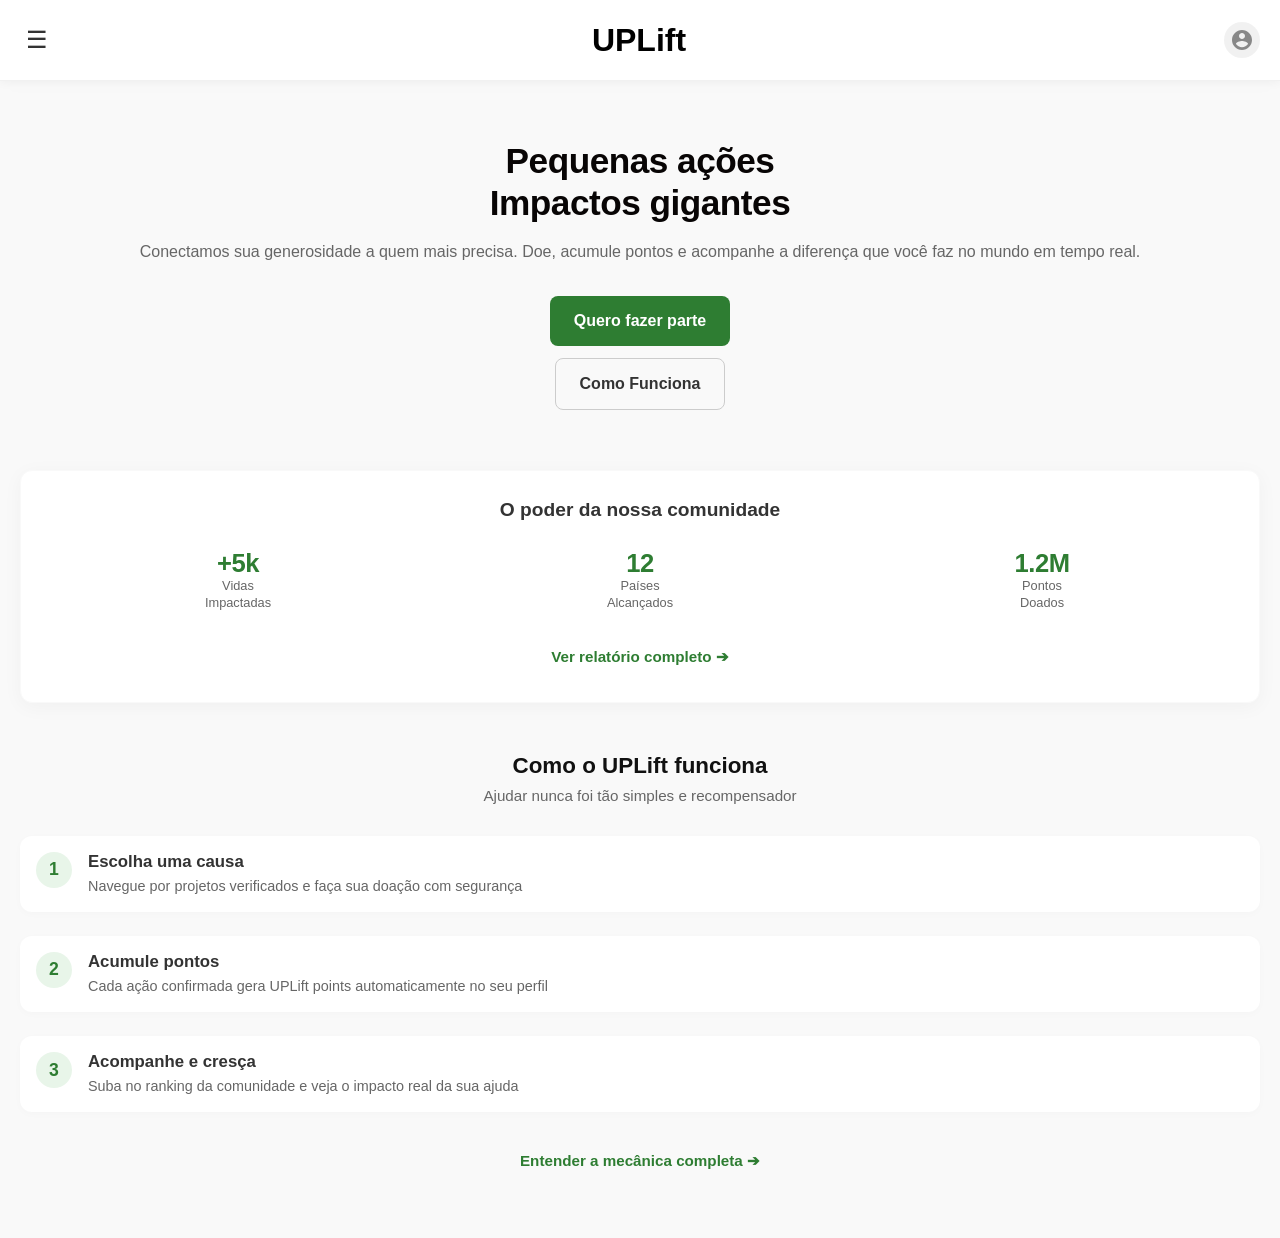
==== index.html @ 8727aa2c "html de relatorios e cadastros feitas" ====
<!DOCTYPE html>
<html lang="pt-br">
<head>
    <meta charset="UTF-8">
    <meta name="viewport" content="width=device-width, initial-scale=1.0">
    <title>UPLift</title>
    <link rel="stylesheet" href="estilos/style.css">
    <script src="script/script.js" defer></script>
</head>
<body>
    <header id="main-header">
        <button id="menu-btn">☰</button>    
        <h1>UPLift</h1>
        <nav id="menu-mobile">
            <ul>
                <li><a href="#">INÍCIO</a></li>
                <li><a href="#">IMPACTO</a></li>
                <li><a href="#">FUNCIONAMENTO</a></li>
                <li><a href="#" id="link-menu-cadastro">CADASTRO</a></li>
                <li><a href="#" id="link-menu-login">LOGIN</a></li>
            </ul>
        </nav>

        <div id="perfil-usuario">
           <button id="btn-avatar">
                <svg viewBox="0 0 24 24" fill="#888888" height="24" width="24" xmlns="http://www.w3.org/2000/svg">
                <path d="M12 2C6.48 2 2 6.48 2 12s4.48 10 10 10 10-4.48 10-10S17.52 2 12 2zm0 3c1.66 0 3 1.34 3 3s-1.34 3-3 3-3-1.34-3-3 1.34-3 3-3zm0 14.2c-2.5 0-4.71-1.28-6-3.22.03-1.99 4-3.08 6-3.08 1.99 0 5.97 1.09 6 3.08-1.29 1.94-3.5 3.22-6 3.22z"></path>
        </svg>
           </button>
        </div>
    </header>

    <main id="conteudo-principal">
        <section id="inicio">
            <div id="inicio-conteudo">
                <h2>Pequenas ações<br>Impactos gigantes</h2>
                <p>Conectamos sua generosidade a quem mais precisa. Doe, acumule pontos e acompanhe a diferença que você faz no mundo em tempo real.</p>
                <div id="botoes-inicio">
                    <button class="btn-primario" id="btn-iniciar-cadastro">Quero fazer parte</button'>
                    <button class="btn-secundario">Como Funciona</button>
                </div>
            </div>
        </section>

        <section id="impacto-preview">
            <div class="impacto-card">
                <h3>O poder da nossa comunidade</h3>

                <div class="grid-numeros">
                    <div class="numero-item">
                        <span class="numero-destaque">+5k</span>
                        <span class="numero-texto">Vidas<br>Impactadas</span>
                    </div>
                    <div class="numero-item">
                        <span class="numero-destaque">12</span>
                        <span class="numero-texto">Países<br>Alcançados</span>
                    </div>
                    <div class="numero-item">
                        <span class="numero-destaque">1.2M</span>
                        <span class="numero-texto">Pontos<br>Doados</span>
                    </div>
                </div>

                <a href="#" class="link-saiba-mais">Ver relatório completo ➔</a>
            </div>
        </section>

        <section id="como-funciona-preview">
            <div class="como-funciona-header">
                <h3>Como o UPLift funciona</h3>
                <p>Ajudar nunca foi tão simples e recompensador</p>
            </div>

            <div class="passos-container">
                <div class="passo-item">
                    <div class="passo-numero">1</div>
                    <div class="passo-texto">
                        <h4>Escolha uma causa</h4>
                        <p>Navegue por projetos verificados e faça sua doação com segurança</p>
                    </div>
                </div>
              <div class="passo-item">
                    <div class="passo-numero">2</div>
                    <div class="passo-texto">
                        <h4>Acumule pontos</h4>
                        <p>Cada ação confirmada gera UPLift points automaticamente no seu perfil</p>
                    </div>
                </div>
              <div class="passo-item">
                    <div class="passo-numero">3</div>
                    <div class="passo-texto">
                        <h4>Acompanhe e cresça</h4>
                        <p>Suba no ranking da comunidade e veja o impacto real da sua ajuda</p>
                    </div>
                </div>
            </div>
            
            <a href="#" class="link-saiba-mais btn-centralizado">Entender a mecânica completa ➔</a>
        </section>
    </main>
    <div id="modal-perfil" class="js-modal-overlay">
        <div id="modal-box">
            <button id="fechar-modal" class="fechar-modal-cadastro js-fechar-modal">X</button>
            <div class="modal-avatar">FN</div>
            <h2 class="modal-nome">Felipe Neves</h2>
            <span class="modal-pontos">1250 pts</span>
        </div>
    </div>
    <div id="modal-tipo-cadastro" class="js-modal-overlay">
        <div class="modal-box-cadastro">
            <button class="fechar-modal-cadastro js-fechar-modal" id="fechar-tipo-cadastro">X</button>
            <h2 class="titulo-cadasstro">Junte-se ao UPLift</h2>
            <p class="subtitulo-cadastro">Como você deseja participar da nossa comunidade?</p>

            <div class="opcoes-cadastro">
                <button id="btn-escolha-doador" class="btn-opcao">
                    <span class="opcao-icone">👤</span>
                    <div class="opcao-texto">
                        <strong>Doador</strong>
                        <span>Quero apoiar causas e acumular pontos</span>
                    </div>
                </button>

                <button id="btn-escolha-empresa" class="btn-opcao">
                    <span class="opcao-icone">🏢</span>
                    <div class="opcao-texto">
                        <strong>Empresa Parceira</strong>
                        <span>Quero oferecer recompensas e apoiar</span>
                    </div>
                </button>
            </div>    

            <div class="link-login-rodape">
                Já tem uma conta? <a href="#" id="link-abrir-login">Faça Login</a>
            </div>            
        </div>
    </div>   
    
    <div id="modal-login" class="js-modal-overlay">
        <div class="modal-box-login">
            <button class="fechar-modal-login js-fechar-modal">X</button>
            <h2 class="titulo-login">Bem vindo de volta!</h2>
            <p class="subtitulo-login">Acesse sua conta para continuar impactando o mundo</p>

            <form id="form-login">
                <div class="grupo-input">
                    <label for="login-email">E-mail</label>
                    <input type="email" id="login-email" placeholder="seu@email.com" required>
                </div>
                <div class="grupo-input">
                    <label for="login-senha">Senha</label>
                    <input type="password" id="login-senha" placeholder="123senha" required>
                </div>

                <div class="opcoes-extras-login">
                    <a href="#" class="link-esqueci-senha">Esqueceu a senha?</a>
                </div>

                <button type="submit" class="btn-primario btn-full">Entrar</button>
            </form>

            <div class="link-login-rodape">
                Não tem uma conta? <a href="#" id="link-abrir-cadastro-pelo-login">Cadastre-se</a>
            </div>
        </div>
    </div>
</body>
</html>
---- estilos/style.css ----
@charset "UTF-8";

body {
    margin: 0;
    font-family: sans-serif;
    background-color: #f9f9f9;
}

header#main-header {
    display: flex;
    justify-content: space-between;
    align-items: center;
    padding: 10px 20px;
    background-color: #ffffff;
    box-shadow: 0 2px 10px rgba(0,0,0,0.05);
    height: 60px;

    position: sticky;
    top: 0;
    z-index: 100;
}


div#main-header h1{
    font-family: Cambria, Cochin, Georgia, Times, 'Times New Roman', serif;
    font-size: 2.2rem;
    letter-spacing: -0.5px;
    color: #000000;
    text-align: center;

    position: absolute;
    left: 50%;
    transform: translateX(-50%);
}

button#menu-btn {
    background: none;
    border: none;
    font-size: 24px;
    color: #333;
    cursor: pointer;
    text-align: left;
    padding: 6px;
    width: max-content;

    outline: none; 
    -webkit-tap-highlight-color: transparent;
}

button#menu-btn:hover {
    background-color: lightgrey;
    border-radius: 4px;
}

nav#menu-mobile {
    position: absolute;
    top: 100%;
    left: 0;
    width: 100%;
    border-top: 1px solid #f1f1f1;
    box-shadow: 0 8px 16px rgba(0, 0, 0, 0.08);
    background-color: #ffffff;
    

    max-height: 0;
    overflow: hidden;
    transition: max-height 0.4s ease-in-out;
    z-index: 99;
}

nav#menu-mobile.aberto{
    max-height: 350px;
}

nav#menu-mobile ul {
    list-style: none;
    padding: 20px 24px;
    margin: 0;
    display: flex;
    flex-direction: column;
    gap: 20px;
}

div#perfil-usuario{
    display: flex;
    align-items: center;
    padding: 0;
}

button#btn-avatar {
    width: 36px;
    height: 36px;
    border-radius: 50%;
    background-color: #f1f1f1f1;
    color: black;
    border: none;
    font-weight: 700;
    font-size: 14px;
    cursor: pointer;
    display: flex;
    align-items: center;
    justify-content: center;
    transition: background-color 0.2s;

    
}

button#btn-avatar:hover {
    background-color: #e0e0e0;
}
#modal-perfil{
    position: fixed;
    top: 0;
    left: 0;
    width: 100vw;
    height: 100vh;
    background-color: rgba(0, 0, 0, 0.05);
    display: flex;
    align-items: center;
    justify-content: center;
    z-index: 9999;

    opacity: 0;
    pointer-events: none;
    transition: opacity 0.3s ease;
}

#modal-perfil.ativo{
    opacity: 1;
    pointer-events: all;
}

#modal-box {
    background-color: #ffffff;
    padding: 30px 20px;
    border-radius: 12px;
    width: 80%;
    max-width: 320px;
    text-align: center;
    position: relative;
    box-shadow: 0 10px 25px rgba(0, 0, 0, 0.1);

    transform: translateY(20px);
    transition: transform 0.3s ease;
}

#modal-perfil.ativo #modal-box {
    transform: translateY(0);
}

button#fechar-modal {
    position: absolute;
    top: 10px;
    right: 15px;
    background: none;
    border: none;
    font-size: 20px;
    cursor: pointer;
    color: #888888;
}

.modal-avatar {
    width: 60px;
    height: 60px;
    border-radius: 50%;
    background-color: #e8f5e9;
    color: black;
    font-size: 22px;
    font-weight: 800;
    display: flex;
    align-items: center;
    justify-content: center;
    margin: 0 auto 15px auto;
}

.modal-nome {
    font-size: 1.2rem;
    color: #333333;
    margin: 0 0 12px 0;
}

.modal-pontos {
    background-color: #e8f5e9;
    color: black;
    padding: 6px 14px;
    border-radius: 16px;
    font-size: 0.9rem;
    font-weight: 800;
    display: inline-block;
}

nav a {
    padding: 5px;
    width: fit-content;
    border-radius: 5px;
}
nav#menu-mobile a{
    text-decoration: none;
    color: #333333;
    font-weight: 600;
    font-size: 16px;
    letter-spacing: -0.2px;
    transition: color 0.2s ease;
    display: block;
}

nav#menu-mobile a:hover {
    background-color: lightgrey;
    color: black;
}
@media (hover: hover) {
    button#menu-btn:hover {
        background-color: black;
        color: white;
        border-radius: 4px;
    }
}

div#carrossel-parceiros {
    height: 100px;
    width: 70px;
    overflow: hidden;
    display: flex;
    justify-content: center;

    -webkit-mask-image: linear-gradient(to bottom, transparent 0%, black 30%, black 70%, transparent 100%);
    mask-image: linear-gradient(to bottom, transparent 0%, black 30%, black 70%, transparent 100%);
}

div#caminho-carrossel {
    display: flex;
    flex-direction: column;
    gap: 24px;
    align-items: center;
    height: max-content;
    animation: scrollVertical 12s linear infinite;
}

div#caminho-carrossel object {
    height: 28px;
    width: auto;
    max-width: 45px;

    opacity: 0.6;
    transition: all 0.3s ease;
}

main#conteudo-principal {
    padding: 20px;
}

section#inicio {
    display: flex;
    flex-direction: column;
    justify-content: center;
    text-align: center;
    padding: 40px 0 50px 0;
}

div#inicio-conteudo h2{
    font-size: 2.2rem;
    color: #080505;
    margin: 0 0 16px 0;
    line-height: 1.2;
    letter-spacing: -0.5px;
}

div#inicio-conteudo p {
    font-size: 1rem;
    color: #666666;
    margin: 0 0 32px 0;
    line-height: 1.5;
}

div#botoes-inicio {
    display: flex;
    flex-direction: column;
    gap: 12px;
}

.btn-primario {
    background-color: #2e7d32;
    width: fit-content;
    margin: auto;
    color: white;
    border: none;
    padding: 16px 24px;
    border-radius: 8px;
    font-size: 1rem;
    font-weight: 700;
    cursor: pointer;
    transition: background-color 0.2s;
    -webkit-tap-highlight-color: transparent;
}

.btn-primario:hover {
    background-color: #25682a46;
    color: #000000;
}

.btn-secundario {
    background-color: transparent;
    width: fit-content;
    margin: auto;
    color: #333333;
    border: 1px solid #cccccc;
    padding: 16px 24px;
    border-radius: 8px;
    font-size: 1rem;
    font-weight: 700;
    cursor: pointer;
    transition: background-color 0.2s;
    -webkit-tap-highlight-color: transparent;
}

.btn-secundario:hover {
    background-color: #f1f1f1;
}

section#impacto-preview {
    margin-top: 10px;
}

.impacto-card {
    background-color: #ffffff;
    border-radius: 12px;
    padding: 28px 20px;
    box-shadow: 0 4px 20px rgba(0, 0, 0, 0.04); 
    border: 1px solid #f9f9f9;
    text-align: center;
}

.impacto-card h3 {
    font-size: 1.2rem;
    color: #333333;
    margin: 0 0 28px 0;
    font-weight: 700;
}

.grid-numeros {
    display: flex;
    justify-content: space-between;
    align-items: flex-start;
    gap: 8px;
    margin-bottom: 28px;
}

.numero-item {
    display: flex;
    flex-direction: column;
    align-items: center;
    flex: 1; 
}

.numero-destaque {
    font-size: 1.6rem;
    font-weight: 800;
    color: #2e7d32; 
    letter-spacing: -0.5px;
}

.numero-texto {
    font-size: 0.8rem;
    color: #666666;
    line-height: 1.3;
}

.link-saiba-mais {
    display: inline-block;
    font-size: 0.95rem;
    font-weight: 700;
    color: #2e7d32;
    text-decoration: none;
    transition: color 0.2s ease;
    padding: 8px;
}

.link-saiba-mais:hover {
    color: #1b5e20;
    text-decoration: underline;
}

section#como-funciona-preview {
    margin-top: 50px;
    padding-bottom: 40px; 
}

.como-funciona-header {
    text-align: center;
    margin-bottom: 32px;
}

.como-funciona-header h3 {
    font-size: 1.4rem;
    color: #111111;
    margin: 0 0 8px 0;
    font-weight: 800;
}


.como-funciona-header p {
    font-size: 0.95rem;
    color: #666666;
    margin: 0;
}

.passos-container {
    display: flex;
    flex-direction: column;
    gap: 24px; 
    margin-bottom: 32px;
}

.passo-item {
    display: flex;
    align-items: flex-start;
    gap: 16px;
    background-color: #ffffff;
    padding: 16px;
    border-radius: 12px;
    box-shadow: 0 2px 8px rgba(0,0,0,0.02); 
}

.passo-numero {
    width: 36px;
    height: 36px;
    background-color: #e8f5e9;
    color: #2e7d32;
    border-radius: 50%;
    display: flex;
    align-items: center;
    justify-content: center;
    font-size: 1.1rem;
    font-weight: 800;
    flex-shrink: 0; 
}

.passo-texto h4 {
    font-size: 1.05rem;
    color: #333333;
    margin: 0 0 4px 0;
    font-weight: 700;
}

.passo-texto p {
    font-size: 0.9rem;
    color: #666666;
    margin: 0;
    line-height: 1.4;
}

.btn-centralizado {
    display: block;
    text-align: center;
    margin: 0 auto;
    width: fit-content;
}

#modal-tipo-cadastro {
    position: fixed;
    top: 0;
    left: 0;
    width: 100vw;
    height: 100vh;
    background-color: rgba(0, 0, 0, 0.5);
    display: flex;
    align-items: center;
    justify-content: center;
    z-index: 9999;
    
    opacity: 0;
    pointer-events: none;
    transition: opacity 0.3s ease;
}

#modal-tipo-cadastro.ativo {
    opacity: 1;
    pointer-events: all;
}

.modal-box-cadastro {
    background-color: #ffffff;
    padding: 32px 24px;
    border-radius: 12px;
    width: 85%;
    max-width: 350px;
    position: relative;
    box-shadow: 0 10px 25px rgba(0,0,0,0.1);
    
    transform: translateY(20px);
    transition: transform 0.3s ease;
}

#modal-tipo-cadastro.ativo .modal-box-cadastro {
    transform: translateY(0);
}

.fechar-modal-cadastro {
    position: absolute;
    top: 15px;
    right: 15px;
    background: none;
    border: none;
    font-size: 20px;
    cursor: pointer;
    color: #888888;
}

.titulo-cadastro {
    font-size: 1.4rem;
    color: #111111;
    margin: 0 0 8px 0;
    text-align: center;
}

.subtitulo-cadastro {
    font-size: 0.95rem;
    color: #666666;
    margin: 0 0 24px 0;
    text-align: center;
    line-height: 1.4;
}

.opcoes-cadastro {
    display: flex;
    flex-direction: column;
    gap: 12px;
}

.btn-opcao {
    display: flex;
    align-items: center;
    gap: 16px;
    background-color: #f9f9f9;
    border: 1px solid #eeeeee;
    padding: 16px;
    border-radius: 8px;
    cursor: pointer;
    text-align: left;
    transition: all 0.2s ease;
    -webkit-tap-highlight-color: transparent;
}

.btn-opcao:hover, .btn-opcao:focus {
    background-color: #e8f5e9;
    border-color: #2e7d32;
}

.opcao-icone {
    font-size: 24px;
    background-color: #ffffff;
    padding: 8px;
    border-radius: 50%;
    box-shadow: 0 2px 5px rgba(0,0,0,0.05);
}

.opcao-texto strong {
    display: block;
    font-size: 1.05rem;
    color: #333333;
    margin-bottom: 2px;
}

.opcao-texto span {
    font-size: 0.8rem;
    color: #777777;
}

.link-login-rodape {
    margin-top: 24px;
    text-align: center;
    font-size: 0.9rem;
    color: #666666;
}

.link-login-rodape a {
    color: #2e7d32;
    font-weight: 700;
    text-decoration: none;
}

#modal-login {
    position: fixed;
    top: 0;
    left: 0;
    width: 100vw;
    height: 100vh;
    background-color: rgba(0, 0, 0, 0.5);
    display: flex;
    align-items: center;
    justify-content: center;
    z-index: 9999;
    
    opacity: 0;
    pointer-events: none;
    transition: opacity 0.3s ease;
}

#modal-login.ativo {
    opacity: 1;
    pointer-events: all;
}

.modal-box-login {
    background-color: #ffffff;
    padding: 32px 24px;
    border-radius: 12px;
    width: 85%;
    max-width: 350px;
    position: relative;
    box-shadow: 0 10px 25px rgba(0,0,0,0.1);
    transform: translateY(20px);
    transition: transform 0.3s ease;
}

#modal-login.ativo .modal-box-login {
    transform: translateY(0);
}

.fechar-modal-login {
    position: absolute;
    top: 15px;
    right: 15px;
    background: none;
    border: none;
    font-size: 20px;
    cursor: pointer;
    color: #888888;
}

.titulo-login {
    font-size: 1.4rem;
    color: #111111;
    margin: 0 0 8px 0;
    text-align: center;
}

.subtitulo-login {
    font-size: 0.95rem;
    color: #666666;
    margin: 0 0 24px 0;
    text-align: center;
    line-height: 1.4;
}

.grupo-input {
    display: flex;
    flex-direction: column;
    text-align: left;
    margin-bottom: 16px;
}

.grupo-input label {
    font-size: 0.9rem;
    color: #333333;
    margin-bottom: 6px;
    font-weight: 700;
}

.grupo-input input {
    padding: 14px;
    border: 1px solid #cccccc;
    border-radius: 8px;
    font-size: 1rem;
    outline: none;
    transition: border-color 0.2s, background-color 0.2s;
    background-color: #fcfcfc;
}

.grupo-input input:focus {
    border-color: #2e7d32;
    background-color: #ffffff;
}

.opcoes-extras-login {
    text-align: right;
    margin-bottom: 24px;
}

.link-esqueci-senha {
    font-size: 0.85rem;
    color: #2e7d32;
    text-decoration: none;
    font-weight: 600;
}

.btn-full {
    width: 100%;
}

.header-simples {
    display: flex;
    justify-content: space-between;
    align-items: center;
    padding: 15px 20px;
    background-color: #ffffff;
    border-bottom: 1px solid #f1f1f1;
}

.logo-simples {
    font-family: Cambria, Cochin, Georgia, Times, 'Times New Roman', serif;
    font-size: 1.8rem;
    letter-spacing: -0.5px;
    color: #000000;
    margin: 0;
}

.btn-voltar {
    color: #666666;
    text-decoration: none;
    font-weight: 600;
    font-size: 1rem;
    width: 60px; /* Mesma largura do espaçador no HTML para centralizar o H1 */
}

.container-cadastro-pagina {
    padding: 30px 20px 60px 20px;
    display: flex;
    justify-content: center;
}

.box-formulario-pagina {
    background-color: #ffffff;
    padding: 32px 24px;
    border-radius: 12px;
    width: 100%;
    max-width: 450px; /* Evita que o form estique infinitamente no PC */
    box-shadow: 0 4px 20px rgba(0, 0, 0, 0.04);
    border: 1px solid #f9f9f9;
}

.cabecalho-form {
    text-align: center;
    margin-bottom: 32px;
}

.cabecalho-form h2 {
    font-size: 1.6rem;
    color: #111111;
    margin: 0 0 8px 0;
}

.cabecalho-form p {
    font-size: 0.95rem;
    color: #666666;
    margin: 0;
}


.termos-aceite {
    display: flex;
    align-items: flex-start;
    gap: 12px;
    margin: 20px 0;
}

.termos-aceite input[type="checkbox"] {
    margin-top: 4px;
    accent-color: #2e7d32; 
    transform: scale(1.2);
}

.termos-aceite label {
    font-size: 0.85rem;
    color: #666666;
    line-height: 1.4;
}

.termos-aceite a {
    color: #2e7d32;
    text-decoration: none;
    font-weight: 600;
}

.aviso-configuracao {
    background-color: #f0f7f4; /* Fundo suave com base no verde da marca */
    border-left: 4px solid #2e7d32; /* Borda lateral para dar destaque */
    padding: 16px;
    border-radius: 0 8px 8px 0;
    margin-bottom: 24px;
    font-size: 0.85rem;
    color: #444444;
    line-height: 1.5;
}

.aviso-configuracao strong {
    color: #2e7d32;
}

.lista-causas {
    display: flex;
    flex-direction: column;
    gap: 20px;
    margin-bottom: 40px;
}

.card-causa {
    position: relative;
    height: 280px;
    border-radius: 16px;
    overflow: hidden;
    box-shadow: 0 6px 15px rgba(0,0,0,0.08);
}

.bg-animado {
    position: absolute;
    top: 0; left: 0; width: 100%; height: 100%;
    z-index: 1;
    background-color: #dddddd; 
}

.img-slide {
    position: absolute;
    top: 0; left: 0; width: 100%; height: 100%;
    object-fit: cover; 
    opacity: 0;
}

.causa-conteudo {
    position: absolute;
    top: 0; left: 0; width: 100%; height: 100%;
    z-index: 2;
    padding: 20px;
    background: linear-gradient(to bottom, rgba(0,0,0,0.85) 0%, rgba(0,0,0,0.3) 45%, transparent 100%);
    display: flex;
    flex-direction: column;
    align-items: flex-start;
}

.causa-conteudo h4 {
    margin: 0 0 4px 0;
    font-size: 1.3rem;
    color: #ffffff;
    font-weight: 800;
}

.causa-local {
    font-size: 0.9rem;
    color: #eeeeee;
    margin-bottom: 16px;
}

.causa-dados {
    display: flex;
    gap: 8px;
    flex-wrap: wrap; 
}

.dado-badge {
    padding: 6px 12px;
    border-radius: 20px;
    font-size: 0.8rem;
    font-weight: 700;
    backdrop-filter: blur(4px); 
}

.badge-pontos {
    background-color: rgba(46, 125, 50, 0.9);
    color: #ffffff;
}

.badge-vidas {
    background-color: rgba(255, 255, 255, 0.2);
    color: #ffffff;
    border: 1px solid rgba(255, 255, 255, 0.4);
}

@keyframes crossfadeAnim {
    0%   { opacity: 1; } 
    25%  { opacity: 1; } 
    33%  { opacity: 0; } 
    92%  { opacity: 0; } 
    100% { opacity: 1; } 
}


.animacao-1 { animation: crossfadeAnim 12s infinite; }
.animacao-2 { animation: crossfadeAnim 12s infinite; animation-delay: 4s; }
.animacao-3 { animation: crossfadeAnim 12s infinite; animation-delay: 8s; }

@keyframes scrollVertical {
    0% {
        transform: translateY(0);
    }
    100% {
        transform: translateY(-50%);
    }
}
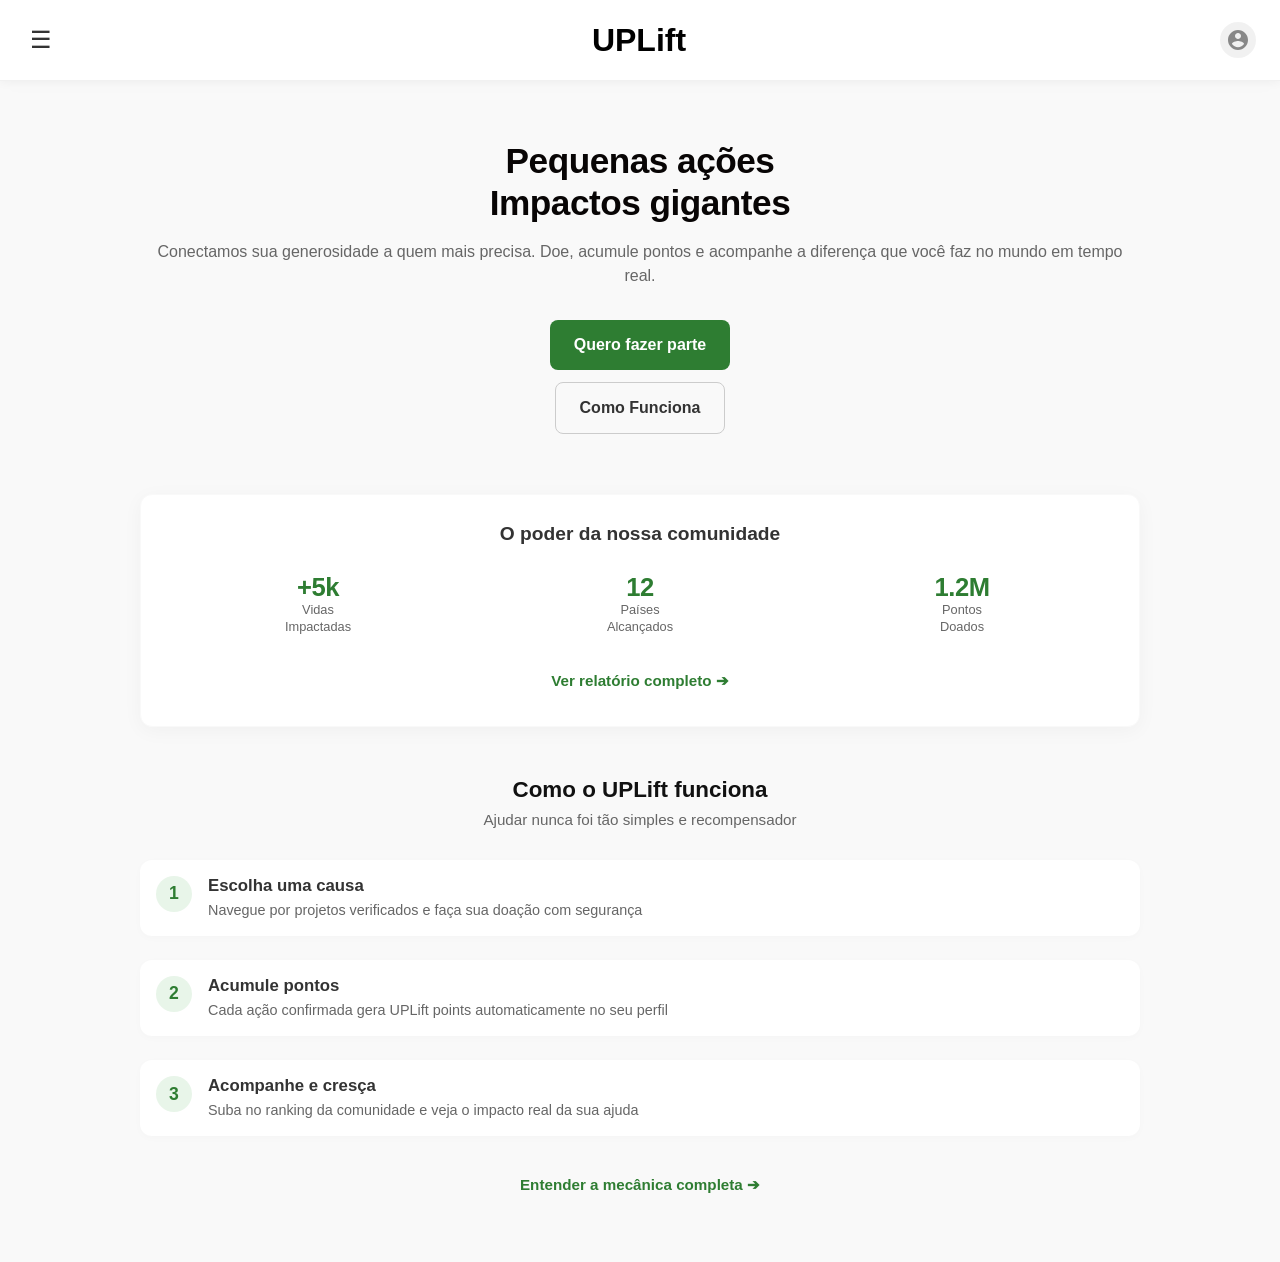
==== commit 4b514b58: "loja configurada no limite do possivel" ====
--- a/index.html
+++ b/index.html
@@ -13,9 +13,8 @@
         <h1>UPLift</h1>
         <nav id="menu-mobile">
             <ul>
-                <li><a href="#">INÍCIO</a></li>
-                <li><a href="#">IMPACTO</a></li>
-                <li><a href="#">FUNCIONAMENTO</a></li>
+                <li><a href="#" id="link-menu-impacto">IMPACTO</a></li>
+                <li><a href="#" id="link-menu-funcionamento">FUNCIONAMENTO</a></li>
                 <li><a href="#" id="link-menu-cadastro">CADASTRO</a></li>
                 <li><a href="#" id="link-menu-login">LOGIN</a></li>
             </ul>
@@ -25,7 +24,7 @@
            <button id="btn-avatar">
                 <svg viewBox="0 0 24 24" fill="#888888" height="24" width="24" xmlns="http://www.w3.org/2000/svg">
                 <path d="M12 2C6.48 2 2 6.48 2 12s4.48 10 10 10 10-4.48 10-10S17.52 2 12 2zm0 3c1.66 0 3 1.34 3 3s-1.34 3-3 3-3-1.34-3-3 1.34-3 3-3zm0 14.2c-2.5 0-4.71-1.28-6-3.22.03-1.99 4-3.08 6-3.08 1.99 0 5.97 1.09 6 3.08-1.29 1.94-3.5 3.22-6 3.22z"></path>
-        </svg>
+                </svg>
            </button>
         </div>
     </header>
@@ -36,8 +35,8 @@
                 <h2>Pequenas ações<br>Impactos gigantes</h2>
                 <p>Conectamos sua generosidade a quem mais precisa. Doe, acumule pontos e acompanhe a diferença que você faz no mundo em tempo real.</p>
                 <div id="botoes-inicio">
-                    <button class="btn-primario" id="btn-iniciar-cadastro">Quero fazer parte</button'>
-                    <button class="btn-secundario">Como Funciona</button>
+                    <button class="btn-primario" id="btn-iniciar-cadastro">Quero fazer parte</button>
+                    <button class="btn-secundario" id="btn-funcionamento">Como Funciona</button>
                 </div>
             </div>
         </section>
@@ -61,41 +60,97 @@
                     </div>
                 </div>
 
-                <a href="#" class="link-saiba-mais">Ver relatório completo ➔</a>
+                <a href="#" class="link-saiba-mais" id="btn-ver-relatorio">Ver relatório completo ➔</a>
+            </div>
+        </section>
+
+        <section id="loja-preview" style="display: none;">
+            <div class="impacto-card">
+                <h3>UPLift Store</h3>
+                <p style="color: #666; font-size: 0.95rem; margin-bottom: 20px;">Use seus UPLift Points para resgatar passagens, cupons de apps de entrega, descontos em faculdades e streamings.</p>
+                
+                <button id="btn-acessar-loja" class="btn-secundario btn-full" style="display: flex; justify-content: center; align-items: center; gap: 8px;">
+                    <span style="font-size: 1.2rem;">🛍️</span> Entrar na Loja
+                </button>
+
+                <div class="container-patrocinadores">
+                    <span class="titulo-patrocinadores">Marcas que apoiam essa ideia:</span>
+                    <div class="carrossel-patrocinadores">
+                        <div class="trilha-patrocinadores">
+                            <div class="patrocinador-item">✈️ VoeMais Air</div>
+                            <div class="patrocinador-item">🎬 CineStream</div>
+                            <div class="patrocinador-item">🍔 FoodFast</div>
+                            <div class="patrocinador-item">🎓 UniEnsino</div>
+                            <div class="patrocinador-item">🛍️ MegaShop</div>
+                            
+                            <div class="patrocinador-item">✈️ VoeMais Air</div>
+                            <div class="patrocinador-item">🎬 CineStream</div>
+                            <div class="patrocinador-item">🍔 FoodFast</div>
+                            <div class="patrocinador-item">🎓 UniEnsino</div>
+                            <div class="patrocinador-item">🛍️ MegaShop</div>
+                        </div>
+                    </div>
+                </div>
             </div>
         </section>
 
         <section id="como-funciona-preview">
-            <div class="como-funciona-header">
-                <h3>Como o UPLift funciona</h3>
-                <p>Ajudar nunca foi tão simples e recompensador</p>
-            </div>
-
-            <div class="passos-container">
-                <div class="passo-item">
-                    <div class="passo-numero">1</div>
-                    <div class="passo-texto">
-                        <h4>Escolha uma causa</h4>
-                        <p>Navegue por projetos verificados e faça sua doação com segurança</p>
-                    </div>
-                </div>
-              <div class="passo-item">
-                    <div class="passo-numero">2</div>
-                    <div class="passo-texto">
-                        <h4>Acumule pontos</h4>
-                        <p>Cada ação confirmada gera UPLift points automaticamente no seu perfil</p>
-                    </div>
-                </div>
-              <div class="passo-item">
-                    <div class="passo-numero">3</div>
-                    <div class="passo-texto">
-                        <h4>Acompanhe e cresça</h4>
-                        <p>Suba no ranking da comunidade e veja o impacto real da sua ajuda</p>
-                    </div>
-                </div>
-            </div>
             
-            <a href="#" class="link-saiba-mais btn-centralizado">Entender a mecânica completa ➔</a>
+            <div id="bloco-visitante">
+                <div class="como-funciona-header">
+                    <h3>Como o UPLift funciona</h3>
+                    <p>Ajudar nunca foi tão simples e recompensador</p>
+                </div>
+
+                <div class="passos-container">
+                    <div class="passo-item">
+                        <div class="passo-numero">1</div>
+                        <div class="passo-texto">
+                            <h4>Escolha uma causa</h4>
+                            <p>Navegue por projetos verificados e faça sua doação com segurança</p>
+                        </div>
+                    </div>
+                    <div class="passo-item">
+                        <div class="passo-numero">2</div>
+                        <div class="passo-texto">
+                            <h4>Acumule pontos</h4>
+                            <p>Cada ação confirmada gera UPLift points automaticamente no seu perfil</p>
+                        </div>
+                    </div>
+                    <div class="passo-item">
+                        <div class="passo-numero">3</div>
+                        <div class="passo-texto">
+                            <h4>Acompanhe e cresça</h4>
+                            <p>Suba no ranking da comunidade e veja o impacto real da sua ajuda</p>
+                        </div>
+                    </div>
+                </div>
+                
+                <a href="#" class="link-saiba-mais btn-centralizado">Entender a mecânica completa ➔</a>
+            </div> <div id="bloco-usuario-logado" style="display: none;">
+                <div class="como-funciona-header">
+                    <h3>Meu Impacto Pessoal</h3>
+                    <p>O reflexo da sua generosidade no mundo.</p>
+                </div>
+
+                <div class="grid-numeros" style="margin-bottom: 32px;">
+                    <div class="numero-item">
+                        <span class="numero-destaque" style="color: #2e7d32;">3</span>
+                        <span class="numero-texto">Doações<br>Realizadas</span>
+                    </div>
+                    <div class="numero-item">
+                        <span class="numero-destaque" style="color: #2e7d32;">15</span>
+                        <span class="numero-texto">Vidas<br>Alcançadas</span>
+                    </div>
+                    <div class="numero-item">
+                        <span class="numero-destaque" style="font-size: 1.5rem; margin-bottom: 6px;">Água</span>
+                        <span class="numero-texto">Causa<br>Favorita</span>
+                    </div>
+                </div>
+                
+                <a href="#" class="link-saiba-mais btn-centralizado">Ver relatório detalhado ➔</a>
+            </div>
+
         </section>
     </main>
     <div id="modal-perfil" class="js-modal-overlay">
@@ -104,6 +159,8 @@
             <div class="modal-avatar">FN</div>
             <h2 class="modal-nome">Felipe Neves</h2>
             <span class="modal-pontos">1250 pts</span>
+
+            <button id="btn-deslogar" class="btn-sair">Sair da conta</button>
         </div>
     </div>
     <div id="modal-tipo-cadastro" class="js-modal-overlay">
@@ -164,5 +221,55 @@
             </div>
         </div>
     </div>
+
+    <div id="modal-doacao" class="js-modal-overlay">
+        <div class="modal-box-cadastro">
+            <button class="fechar-modal-cadastro js-fechar-modal">✕</button>
+            <h2 class="titulo-cadastro">Faça sua Doação</h2>
+            <p class="subtitulo-cadastro">Escolha a causa e o valor para transformar vidas.</p>
+
+            <form id="form-doacao">
+                <div class="grupo-input">
+                    <label for="doacao-causa">Causa / Instituição</label>
+                    <select id="doacao-causa" required>
+                        <option value="" disabled selected>Selecione um projeto...</option>
+                        <option value="agua">Água Limpa Para Todos (Angola)</option>
+                        <option value="educacao">Educação Sem Fronteiras (Brasil)</option>
+                        <option value="refugio">Refúgio e Esperança (Síria)</option>
+                        <option value="saude">Saúde e Nutrição Infantil (Haiti)</option>
+                    </select>
+                </div>
+
+                <div class="grupo-input">
+                    <label for="doacao-valor">Valor da doação (R$)</label>
+                    <input type="number" id="doacao-valor" placeholder="Ex: 50" min="5" step="1" required>
+                </div>
+
+                <div class="preview-pontos">
+                    <span>Pontos gerados:</span>
+                    <strong id="pontos-calculados">0 pts</strong>
+                </div>
+
+                <button type="submit" class="btn-primario btn-full" style="margin-top: 8px;">Confirmar Doação</button>
+            </form>
+        </div>
+    </div>
+
+    <div id="modal-loja-manutencao" class="js-modal-overlay">
+        <div class="modal-box-cadastro" style="padding-top: 0; overflow: hidden;"> <div class="faixa-manutencao">
+                🚧 EM CONSTRUÇÃO 🚧
+            </div>
+            
+            <button class="fechar-modal-cadastro js-fechar-modal" style="top: 48px;">✕</button>
+            
+            <div style="padding: 24px 0 0 0; text-align: center;">
+                <h2 class="titulo-cadastro" style="margin-bottom: 12px;">Loja em Breve!</h2>
+                <p class="subtitulo-cadastro" style="line-height: 1.5;">Seção ainda em construção.</p>
+                <p class="subtitulo-cadastro" style="line-height: 1.5; color: #111;">Continue acumulando seus <strong>pontos vitalícios</strong>. Avisaremos você assim que novos itens e resgates maravilhosos forem disponibilizados na loja!</p>
+                
+                <button class="btn-primario js-fechar-modal" style="margin-top: 24px; width: 100%;">Entendi, vou juntar pontos</button>
+            </div>
+        </div>
+    </div>
 </body>
 </html>
--- a/estilos/style.css
+++ b/estilos/style.css
@@ -18,6 +18,9 @@
     position: sticky;
     top: 0;
     z-index: 100;
+
+    padding-left: 24px;
+    padding-right: 24px;
 }
 
 
@@ -108,6 +111,38 @@
 button#btn-avatar:hover {
     background-color: #e0e0e0;
 }
+
+#modal-doacao {
+    position: fixed;
+    top: 0;
+    left: 0;
+    width: 100vw;
+    height: 100vh;
+    background-color: rgba(0, 0, 0, 0.5);
+    display: flex;
+    align-items: center;
+    justify-content: center;
+    z-index: 9999;
+    
+    opacity: 0;
+    pointer-events: none;
+    transition: opacity 0.3s ease;
+}
+
+#modal-doacao.ativo {
+    opacity: 1;
+    pointer-events: all;
+}
+
+#modal-doacao .modal-box-cadastro {
+    transform: translateY(20px);
+    transition: transform 0.3s ease;
+}
+
+#modal-doacao.ativo .modal-box-cadastro {
+    transform: translateY(0);
+}
+
 #modal-perfil{
     position: fixed;
     top: 0;
@@ -247,6 +282,11 @@
 
 main#conteudo-principal {
     padding: 20px;
+    padding-left: 24px;
+    padding-right: 24px;
+
+    max-width: 1000px;
+    margin: 0 auto;
 }
 
 section#inicio {
@@ -878,6 +918,382 @@
 .animacao-2 { animation: crossfadeAnim 12s infinite; animation-delay: 4s; }
 .animacao-3 { animation: crossfadeAnim 12s infinite; animation-delay: 8s; }
 
+.jornada-container {
+    position: relative;
+    margin-bottom: 50px;
+}
+
+/* Linha vertical que conecta os passos */
+.jornada-container::before {
+    content: '';
+    position: absolute;
+    top: 20px;
+    bottom: 20px;
+    left: 24px;
+    width: 2px;
+    background-color: #e8f5e9;
+    z-index: 1;
+}
+
+.jornada-passo {
+    display: flex;
+    gap: 20px;
+    margin-bottom: 32px;
+    position: relative;
+    z-index: 2;
+}
+
+.jornada-icone {
+    width: 50px;
+    height: 50px;
+    background-color: #2e7d32;
+    color: white;
+    border-radius: 50%;
+    display: flex;
+    align-items: center;
+    justify-content: center;
+    font-size: 1.2rem;
+    font-weight: 800;
+    flex-shrink: 0;
+    box-shadow: 0 4px 10px rgba(46, 125, 50, 0.2);
+}
+
+.jornada-conteudo {
+    background-color: #ffffff;
+    padding: 20px;
+    border-radius: 12px;
+    box-shadow: 0 2px 12px rgba(0,0,0,0.03);
+    border: 1px solid #f9f9f9;
+    flex: 1;
+}
+
+.jornada-conteudo h3 {
+    font-size: 1.15rem;
+    color: #111111;
+    margin: 0 0 8px 0;
+}
+
+.jornada-conteudo p {
+    font-size: 0.95rem;
+    color: #666666;
+    line-height: 1.5;
+    margin: 0;
+}
+
+/* Área de Recompensas */
+.recompensas-destaque {
+    background: linear-gradient(145deg, #1b5e20, #2e7d32); /* Fundo verde gradiente */
+    border-radius: 16px;
+    padding: 32px 20px;
+    text-align: center;
+    color: white;
+    box-shadow: 0 8px 20px rgba(46, 125, 50, 0.25);
+}
+
+.titulo-recompensas {
+    font-size: 1.4rem;
+    margin: 0 0 12px 0;
+    color: white;
+}
+
+.recompensas-destaque > p {
+    font-size: 0.95rem;
+    margin: 0 0 24px 0;
+    color: #e8f5e9;
+    line-height: 1.5;
+}
+
+.grid-recompensas {
+    display: flex;
+    flex-direction: column; /* Em celulares, fica um embaixo do outro */
+    gap: 16px;
+}
+
+.card-recompensa {
+    background-color: rgba(255, 255, 255, 0.1);
+    border: 1px solid rgba(255, 255, 255, 0.2);
+    padding: 20px;
+    border-radius: 12px;
+    backdrop-filter: blur(5px);
+    text-align: left;
+    display: flex;
+    flex-direction: column;
+}
+
+.recompensa-emoji {
+    font-size: 2rem;
+    margin-bottom: 12px;
+}
+
+.card-recompensa h4 {
+    margin: 0 0 4px 0;
+    font-size: 1.1rem;
+    color: white;
+}
+
+.card-recompensa p {
+    margin: 0;
+    font-size: 0.85rem;
+    color: #e8f5e9;
+    line-height: 1.4;
+}
+
+.btn-sair {
+    width: 100%;
+    margin-top: 24px;
+    padding: 12px;
+    background-color: transparent;
+    border: 1px solid #ff5252;
+    color: #ff5252;
+    border-radius: 8px;
+    font-size: 1rem;
+    font-weight: 700;
+    cursor: pointer;
+    transition: all 0.2s ease;
+}
+
+.btn-sair:hover {
+    background-color: #ffebee;
+}
+
+.avatar-grande {
+    width: 64px;
+    height: 64px;
+    background-color: #2e7d32;
+    color: white;
+    border-radius: 50%;
+    display: flex;
+    align-items: center;
+    justify-content: center;
+    font-size: 1.5rem;
+    font-weight: 800;
+    margin: 0 auto 16px auto;
+}
+
+.lista-historico {
+    display: flex;
+    flex-direction: column;
+    gap: 16px;
+    margin-bottom: 24px;
+}
+
+.item-historico {
+    display: flex;
+    align-items: center;
+    background-color: #ffffff;
+    padding: 16px;
+    border-radius: 12px;
+    box-shadow: 0 2px 8px rgba(0,0,0,0.03);
+    border: 1px solid #f9f9f9;
+}
+
+.data-historico {
+    display: flex;
+    flex-direction: column;
+    align-items: center;
+    justify-content: center;
+    background-color: #f0f7f4;
+    color: #2e7d32;
+    min-width: 60px;
+    height: 60px;
+    border-radius: 8px;
+    margin-right: 16px;
+}
+
+.data-historico .dia {
+    font-size: 1.2rem;
+    font-weight: 800;
+    line-height: 1;
+}
+
+.data-historico .mes {
+    font-size: 0.8rem;
+    font-weight: 600;
+    text-transform: uppercase;
+}
+
+.conteudo-historico {
+    flex: 1;
+}
+
+.conteudo-historico h4 {
+    margin: 0 0 4px 0;
+    font-size: 1rem;
+    color: #333333;
+}
+
+.local-historico {
+    margin: 0 0 8px 0;
+    font-size: 0.85rem;
+    color: #888888;
+}
+
+.tags-historico {
+    display: flex;
+    gap: 8px;
+}
+
+.tag-vidas, .tag-pontos {
+    font-size: 0.75rem;
+    padding: 4px 8px;
+    border-radius: 4px;
+    font-weight: 700;
+}
+
+.tag-vidas {
+    background-color: #fff3e0;
+    color: #e65100;
+}
+
+.tag-pontos {
+    background-color: #e8f5e9;
+    color: #2e7d32;
+}
+
+#doacao-causa {
+    padding: 14px;
+    border: 1px solid #cccccc;
+    border-radius: 8px;
+    font-size: 1rem;
+    outline: none;
+    background-color: #fcfcfc;
+    color: #333333;
+    font-family: inherit;
+    cursor: pointer;
+    appearance: none; 
+    
+    background-image: url("data:image/svg+xml;charset=UTF-8,%3csvg xmlns='http://www.w3.org/2000/svg' viewBox='0 0 24 24' fill='none' stroke='%23888888' stroke-width='2' stroke-linecap='round' stroke-linejoin='round'%3e%3cpolyline points='6 9 12 15 18 9'%3e%3c/polyline%3e%3c/svg%3e");
+    background-repeat: no-repeat;
+    background-position: right 12px center;
+    background-size: 16px;
+}
+
+#doacao-causa:focus {
+    border-color: #2e7d32;
+    background-color: #ffffff;
+}
+
+.preview-pontos {
+    background-color: #e8f5e9;
+    border: 1px dashed #2e7d32;
+    padding: 14px;
+    border-radius: 8px;
+    display: flex;
+    justify-content: space-between;
+    align-items: center;
+    margin-bottom: 24px;
+}
+
+.preview-pontos span {
+    font-size: 0.95rem;
+    color: #2e7d32;
+    font-weight: 600;
+}
+
+.preview-pontos strong {
+    font-size: 1.4rem;
+    color: #1b5e20;
+}
+
+.container-patrocinadores {
+    margin-top: 32px;
+    border-top: 1px solid #f1f1f1;
+    padding-top: 16px;
+}
+
+.titulo-patrocinadores {
+    display: block;
+    font-size: 0.8rem;
+    color: #888888;
+    text-transform: uppercase;
+    font-weight: 700;
+    margin-bottom: 12px;
+    text-align: center;
+}
+
+.carrossel-patrocinadores {
+    width: 100%;
+    overflow: hidden; /* Esconde o que vaza da caixa */
+    position: relative;
+    white-space: nowrap;
+}
+
+.trilha-patrocinadores {
+    display: inline-flex;
+    gap: 24px;
+    /* A animação faz a trilha deslizar para a esquerda infinitamente */
+    animation: rolagemInfinita 15s linear infinite; 
+}
+
+.patrocinador-item {
+    font-size: 0.95rem;
+    font-weight: 600;
+    color: #444444;
+    background-color: #f9f9f9;
+    padding: 8px 16px;
+    border-radius: 20px;
+    border: 1px solid #eeeeee;
+}
+
+@keyframes rolagemInfinita {
+    0% { transform: translateX(0); }
+    100% { transform: translateX(-50%); } 
+}
+
+
+.faixa-manutencao {
+    background-color: #ffcc00;
+    color: #000000;
+    font-weight: 900;
+    text-align: center;
+    padding: 12px;
+    letter-spacing: 2px;
+    font-size: 0.9rem;
+
+    background-image: repeating-linear-gradient(
+        45deg,
+        transparent,
+        transparent 10px,
+        rgba(0,0,0,0.1) 10px,
+        rgba(0,0,0,0.1) 20px
+    );
+}
+
+#modal-loja-manutencao {
+    position: fixed;
+    top: 0;
+    left: 0;
+    width: 100vw;
+    height: 100vh;
+    background-color: rgba(0, 0, 0, 0.5);
+    display: flex;
+    align-items: center;
+    justify-content: center;
+    z-index: 9999;
+    
+    opacity: 0;
+    pointer-events: none;
+    transition: opacity 0.3s ease;
+}
+
+#modal-loja-manutencao.ativo {
+    opacity: 1;
+    pointer-events: all;
+}
+
+#modal-loja-manutencao.ativo .modal-box-cadastro {
+    transform: translateY(0);
+}
+
+@media (min-width: 768px) {
+    .grid-recompensas {
+        flex-direction: row;
+    }
+    .card-recompensa {
+        flex: 1;
+    }
+}
+
 @keyframes scrollVertical {
     0% {
         transform: translateY(0);
